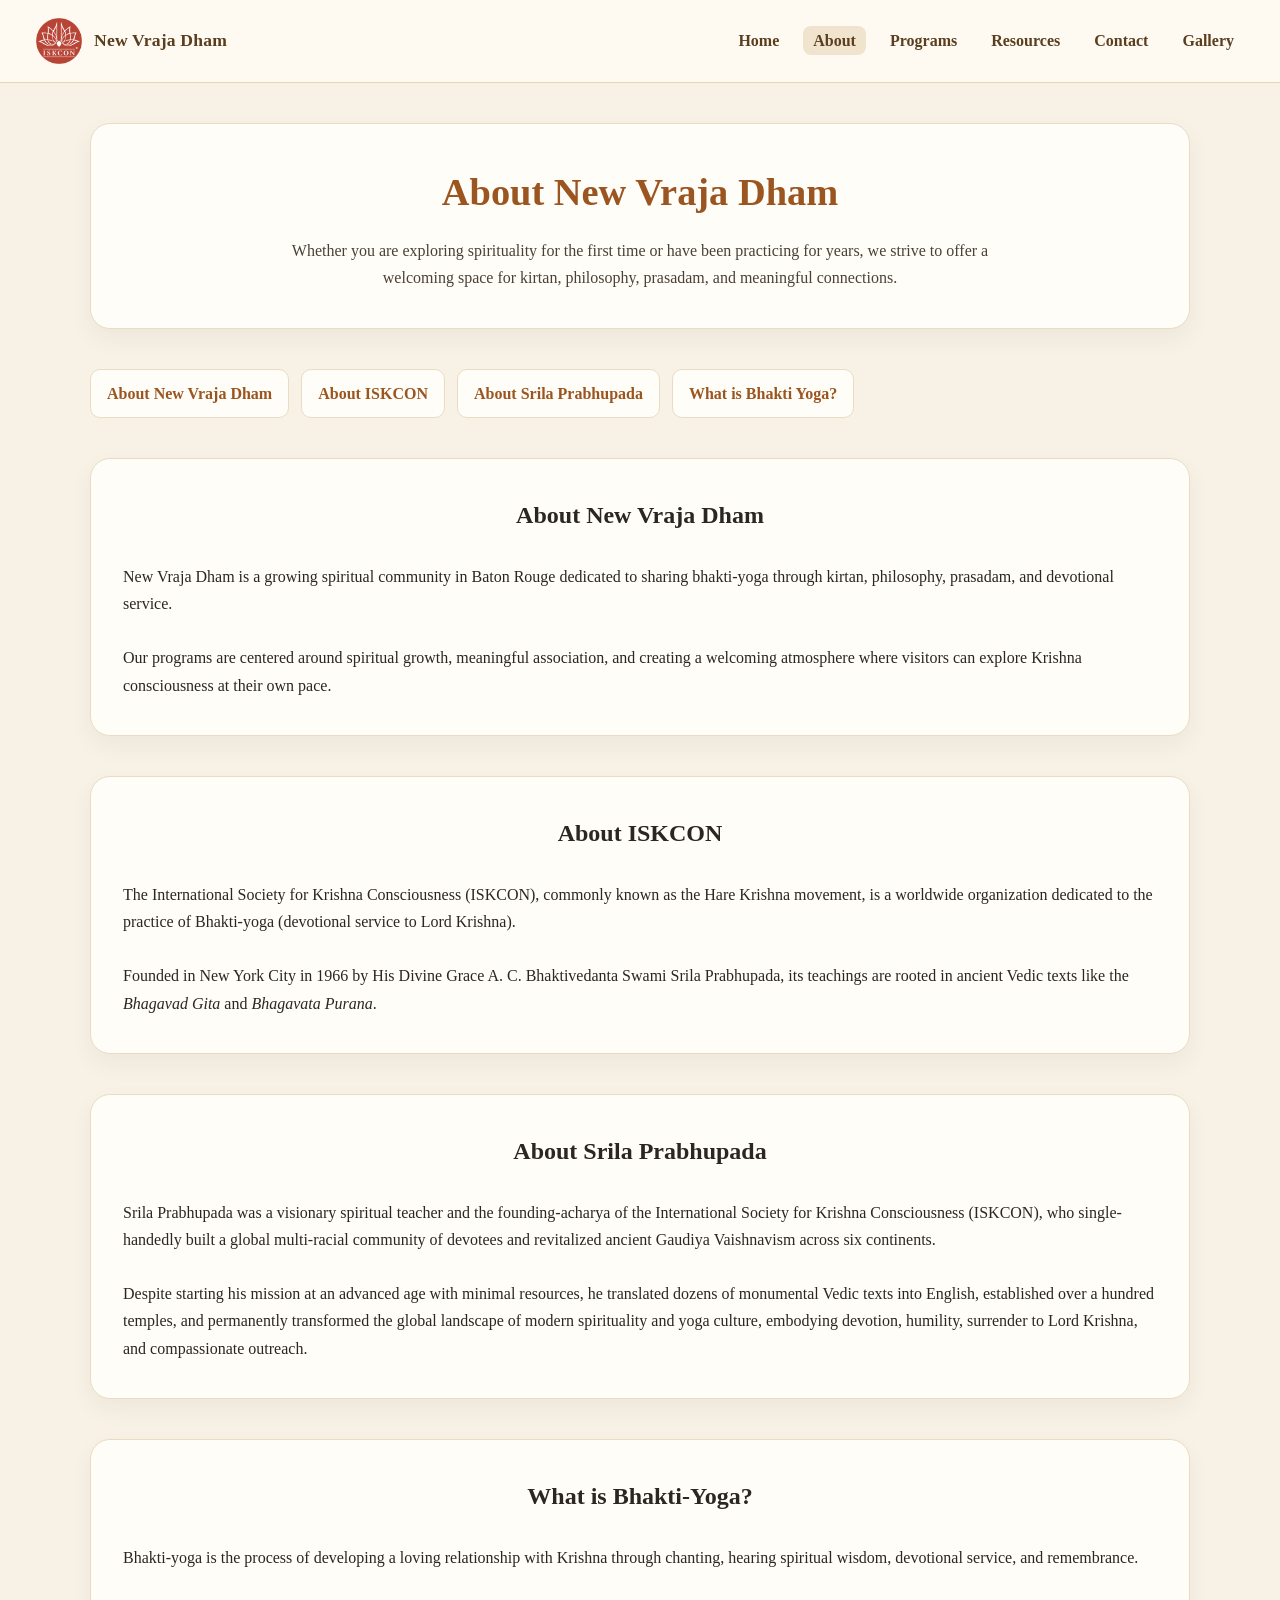
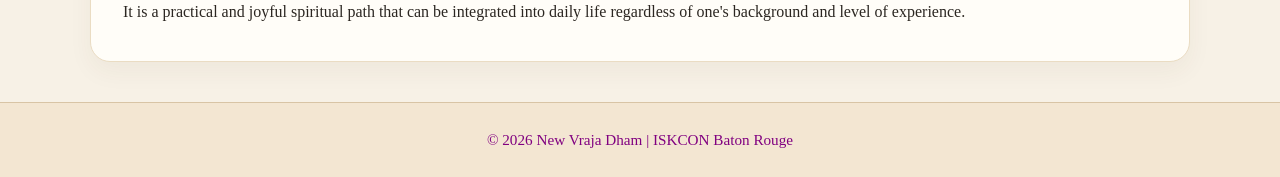
==== about.html @ 27d5e173 "final" ====
<!DOCTYPE html>
<html lang="en">

<head>

  <meta charset="utf-8">
  <meta name="viewport" content="width=device-width, initial-scale=1.0">
  <title>About | New Vraja Dham</title>
  <meta name="description" content="Learn about New Vraja Dham, an ISKCON temple in Baton Rouge, Louisiana, dedicated to bhakti-yoga, spiritual education, kirtan, prasadam, and devotional service.">
  <meta property="og:title" content="About New Vraja Dham | ISKCON Baton Rouge">
  <meta property="og:description" content="Discover the mission of New Vraja Dham, learn about ISKCON, Srila Prabhupada, and the practice of bhakti-yoga.">
  <meta property="og:type" content="article">
  <meta name="author" content="New Vraja Dham">

  <link href="https://fonts.googleapis.com/css2?family=Mukta:wght@400;600;700&display=swap" rel="stylesheet">
  <link rel="stylesheet" href="styles.css">

</head>

<body>
  <header>
    <nav class="navbar">
      <div class="logo">
        <img src="images/logo.png" alt="ISKCON logo">
        <span>New Vraja Dham</span>
      </div>
      <ul class="nav-links">
        <li><a href="index.html">Home</a></li>
        <li><a href="about.html" class="active">About</a></li>
        <li><a href="programs.html">Programs</a></li>
        <li><a href="resources.html">Resources</a></li>
        <li><a href="contact.html">Contact</a></li>
        <li><a href="gallery.html">Gallery</a></li>
      </ul>
    </nav>
  </header>

  <main>
    <section class="page-intro">
      <h1>About New Vraja Dham</h1>
      <p>
        Whether you are exploring spirituality for the first time
        or have been practicing for years, we strive to offer a
        welcoming space for kirtan, philosophy, prasadam, and
        meaningful connections.
      </p>
    </section>
    <nav class="about-nav">
      <ul>
        <li>
          <a href="#new-vraja-dham">About New Vraja Dham</a>
        </li>
        <li>
          <a href="#iskcon">About ISKCON</a>
        </li>
        <li>
          <a href="#prabhupada">About Srila Prabhupada</a>
        </li>
        <li>
          <a href="#bhakti-yoga">What is Bhakti Yoga?</a>
        </li>
      </ul>
    </nav>
    <section id="new-vraja-dham" class="about-section">
      <h2 align="center">About New Vraja Dham</h2><br>
      <p>
        New Vraja Dham is a growing spiritual community in Baton Rouge dedicated
        to sharing bhakti-yoga through kirtan, philosophy, prasadam, and devotional service.
      </p><br>
      <p>
        Our programs are centered around spiritual growth, meaningful association,
        and creating a welcoming atmosphere where visitors can explore Krishna consciousness
        at their own pace.
      </p>
    </section>
    <section id="iskcon" class="about-section">
      <h2 align="center">About ISKCON</h2><br>
      <p>
        The International Society for Krishna Consciousness (ISKCON), 
        commonly known as the Hare Krishna movement, is a worldwide 
        organization dedicated to the practice of Bhakti-yoga (devotional service to Lord Krishna). 
      </p><br>
      <p>
        Founded in New York City in 1966 by His Divine Grace A. C. Bhaktivedanta Swami
        Srila Prabhupada, its teachings are rooted in ancient Vedic texts like the 
        <i>Bhagavad Gita</i> and <i>Bhagavata Purana</i>.
      </p>
    </section>
    <section id="prabhupada" class="about-section">
      <h2 align="center">About Srila Prabhupada</h2><br>
      <p>
        Srila Prabhupada was a visionary spiritual teacher and the founding-acharya of the 
        International Society for Krishna Consciousness (ISKCON), who single-handedly built 
        a global multi-racial community of devotees and revitalized ancient Gaudiya Vaishnavism 
        across six continents.
      </p><br>
      <p>
        Despite starting his mission at an advanced age with minimal resources, he translated 
        dozens of monumental Vedic texts into English, established over a hundred temples, and 
        permanently transformed the global landscape of modern spirituality and yoga culture,
        embodying devotion, humility, surrender to Lord Krishna, and compassionate outreach.
      </p>
    </section>
    <section id="bhakti-yoga" class="about-section">
      <h2 align="center">What is Bhakti-Yoga?</h2><br>
        <p>
          Bhakti-yoga is the process of developing a loving relationship with Krishna
          through chanting, hearing spiritual wisdom, devotional service, and remembrance.
        </p><br>
        <p>
          It is a practical and joyful spiritual path that can be integrated into
          daily life regardless of one's background and level of experience.
        </p>
    </section>
  </main>

  <footer>
    <p>
      © 2026 New Vraja Dham | ISKCON Baton Rouge
    </p>
  </footer>

</body>
</html>
---- styles.css ----
* {
    margin: 0;
    padding: 0;
    box-sizing: border-box;
}

body {
    font-family: 'Verdana', 'sans-serif';
    background-color: #f7f1e6;
    color: #2b2621;
    line-height: 1.7;
    min-height: 100vh;
    display: flex;
    flex-direction: column;
}

.navbar {
    display: flex;
    justify-content: space-between;
    align-items: center;
    background-color: #fffaf1;
    padding: 18px 36px;
    border-bottom: 1px solid #e6d5b8;
}

.logo {
    display: flex;
    align-items: center;
    gap: 12px;
}

.logo img {
    width: 46px;
    height: 46px;
    object-fit: contain;
}

.logo span {
    color: #5a3e1f;
    font-size: 1.1rem;
    font-weight: 700;
    letter-spacing: 0.2px;
}

.navbar ul {
    list-style: none;
    display: flex;
    gap: 14px;
}

.navbar a {
    color: #5a3e1f;
    text-decoration: none;
    font-weight: 600;
    padding: 6px 10px;
    border-radius: 8px;
    transition: background-color 0.2s ease;
}

.navbar a:hover,
.navbar a.active {
    background-color: #f1e4cf;
}

.hero {
  display: flex;
  align-items: center;
  justify-content: space-between;
  gap: 40px;
  max-width: 1100px;
  margin: 56px auto;
  padding: 56px 48px;
  background-color: #fffdf8;
  border: 1px solid #eadcc3;
  border-radius: 24px;
  box-shadow: 0 14px 30px rgba(70, 52, 30, 0.08);
}

.hero-text h1 {
    font-size: 2.9rem;
    color: #9b5520;
    margin-bottom: 14px;
    line-height: 1.12;
}

.hero-text p {
    max-width: 600px;
    font-size: 1.04rem;
    color: #4a4036;
}

.hero-image {
    flex: 1;
    display: flex;
    flex-direction: column;
    align-items: center;
    text-align: center;
}

.hero-image img {
    width: 100%;
    max-width: 350px;
    border-radius: 18px;
    box-shadow: 0 12px 28px rgba(70, 52, 30, 0.14);
}

.image-caption {
    margin-top: 12px;
    max-width: 280px;
    color: #6a5744;
    font-size: 0.92rem;
    line-height: 1.45;
    font-style: italic;
}

.hero-buttons {
    display: flex;
    gap: 14px;
    margin-top: 24px;
}

.hero-buttons a {
    text-decoration: none;
    padding: 12px 20px;
    border-radius: 10px;
    font-weight: 600;
    transition: all 0.2s ease;
}

.hero-buttons a:first-child {
    background-color: #9b5520;
    color: white;
}

.hero-buttons a:last-child {
    border: 1px solid #9b5520;
    color: #9b5520;
}

.hero-buttons a:first-child:hover,
.hero-buttons a:first-child:focus {
  background-color: #7f4518;
}

.hero-buttons a:last-child:hover,
.hero-buttons a:last-child:focus {
  background-color: #f7e8d6;
}

.hero-buttons a:focus {
  outline: 3px solid #d6a35d;
  outline-offset: 3px;
}

.hero-buttons a:active {
  transform: translateY(1px);
}

.schedule-preview a,
.visit-section a {
  display: inline-block;
  margin-top: 16px;
  padding: 12px 20px;
  background-color: #9b5520;
  color: white;
  text-decoration: none;
  font-weight: 600;
  border-radius: 10px;
  transition: all 0.2s ease;
}

.schedule-preview a:hover,
.visit-section a:hover,
.schedule-preview a:focus,
.visit-section a:focus {
  background-color: #7f4518;
}

.schedule-preview a:focus,
.visit-section a:focus {
  outline: 3px solid #d6a35d;
  outline-offset: 3px;
}

.about-nav {
  margin: 24px auto;
  max-width: 1100px;
}

.about-nav ul {
  list-style: none;
  display: flex;
  flex-wrap: wrap;
  gap: 12px;
}

.about-nav a {
  display: inline-block;
  padding: 10px 16px;
  text-decoration: none;
  color: #9b5520;
  background-color: #fffdf8;
  border: 1px solid #eadcc3;
  border-radius: 10px;
  font-weight: 600;
  transition: all 0.2s ease;
}

.about-nav a:hover,
.about-nav a:focus {
  background-color: #f3e6d2;
}

.about-nav a:focus {
  outline: 3px solid #d6a35d;
  outline-offset: 3px;
}

main {
    flex: 1;
    width: min(100% - 32px, 1100px);
    margin: 0 auto;
}

.page-intro,
.about-section,
.daily-programs,
.schedule-section,
.visitor-info,
.resources-section,
.contact-info,
.contact-form-section,
.gallery-section,
.welcome-section,
.schedule-preview,
.visit-section {
    margin: 40px 0;
    padding: 36px 32px;
    background-color: #fffdf8;
    border: 1px solid #eadcc3;
    border-radius: 20px;
    box-shadow: 0 10px 24px rgba(70, 52, 30, 0.05);
}

.daily-programs h2,
.schedule-section h2 {
    margin-bottom: 24px;
}

.page-intro {
    text-align: center;
}

.page-intro h1 {
    color: #9b5520;
    font-size: 2.4rem;
    margin-bottom: 12px;
}

.page-intro p {
    max-width: 720px;
    margin: 0 auto;
    color: #4a4036;
}

table {
    width: 100%;
    border-collapse: collapse;
    margin-top: 24px;
}

caption {
    font-size: 1.25rem;
    font-weight: 700;
    color: #9b5520;
    margin-bottom: 18px;
}

th,
td {
    padding: 18px 14px;
    text-align: left;
    border: 1px solid #eadcc3;
}

th {
    background-color: #f3e6d2;
    color: #5a3e1f;
}

tbody:nth-child(even) {
    background-color: #fffaf2;
}

.contact-form form {
    display: flex;
    flex-direction: column;
    gap: 14px;
    margin-top: 20px;
}

.contact-form label {
    font-weight: 600;
    color: #5a3e1f;
}

.contact-form input,
.contact-form textarea {
    width: 100%;
    padding: 12px 14px;
    border: 1px solid #d8c4a5;
    border-radius: 10px;
    font: inherit;
    color: #2b2621;
    background-color: #fffaf1;
}

.contact-form input:focus,
.contact-form textarea:focus {
  outline: 3px solid #d6a35d;
  border-color: #9b5520;
}

.contact-form textarea {
    resize: vertical;
}

.contact-form {
    align-self: flex-start;
    padding: 12px 22px;
    border: none;
    border-radius: 10px;
    background-color: #9b5520;
    color: white;
    font: inherit;
    font-weight: 600;
    cursor: pointer;
}

.contact-form button:hover,
.contact-form button:focus {
    background-color: #7f4518;
}

.contact-info a {
  color: #1c6ed8;
  text-decoration: none;
  font-weight: 600;
}

.contact-info a:hover {
  text-decoration: underline;
}

.contact-info a:focus {
  outline: 3px solid #d6a35d;
  outline-offset: 2px;
}

.video-wrapper {
    display: flex;
    justify-content: center;
    margin-top: 20px;
}

.video-wrapper iframe {
    width: 560px;
    height: 315px;
    max-width: 100%;
    border: none;
    border-radius: 12px;
}

footer {
  margin-top: auto;
  padding: 24px;
  text-align: center;
  background-color: #f3e6d2;
  border-top: 1px solid #d8c4a5;
  color: purple;
  font-size: 0.95rem;
}
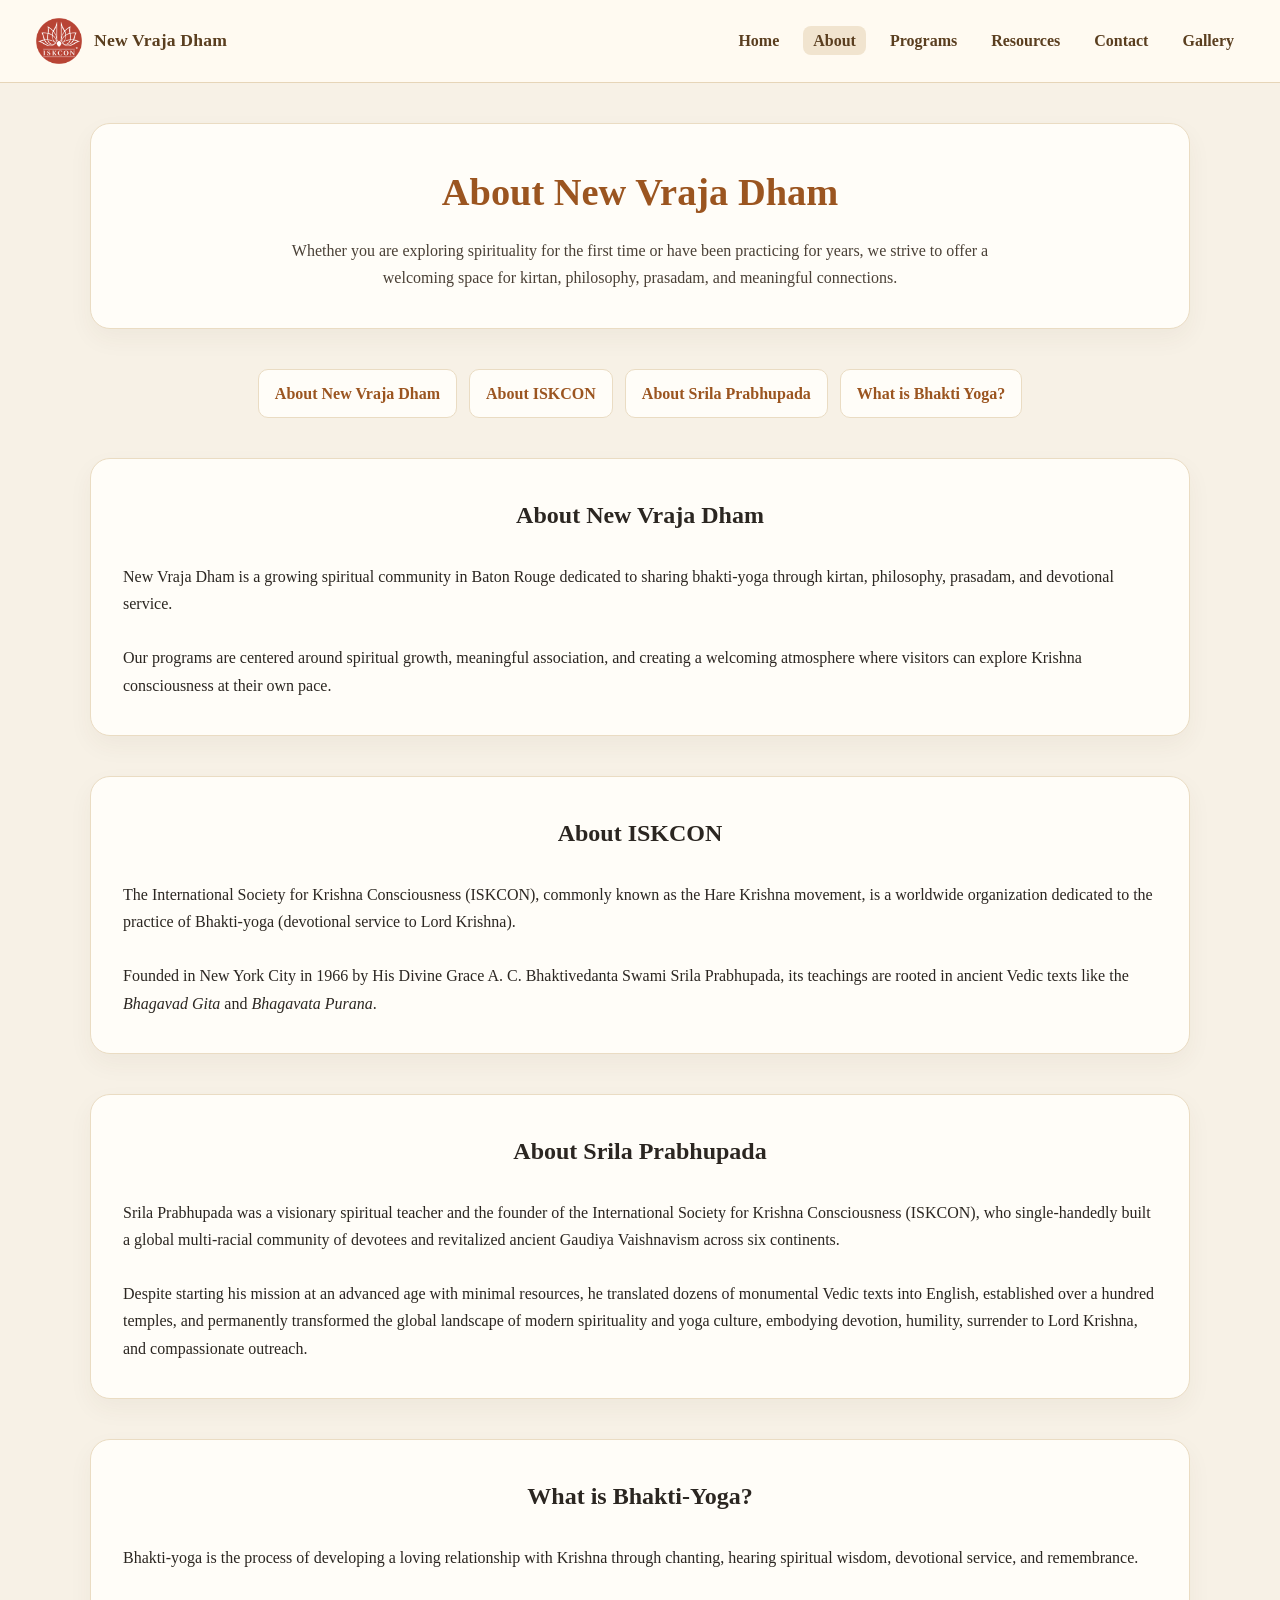
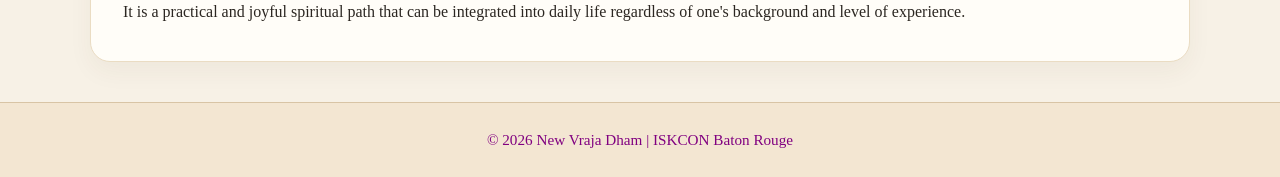
==== commit c7a3d976: "final" ====
--- a/about.html
+++ b/about.html
@@ -2,7 +2,6 @@
 <html lang="en">
 
 <head>
-
   <meta charset="utf-8">
   <meta name="viewport" content="width=device-width, initial-scale=1.0">
   <title>About | New Vraja Dham</title>
@@ -11,10 +10,8 @@
   <meta property="og:description" content="Discover the mission of New Vraja Dham, learn about ISKCON, Srila Prabhupada, and the practice of bhakti-yoga.">
   <meta property="og:type" content="article">
   <meta name="author" content="New Vraja Dham">
-
   <link href="https://fonts.googleapis.com/css2?family=Mukta:wght@400;600;700&display=swap" rel="stylesheet">
   <link rel="stylesheet" href="styles.css">
-
 </head>
 
 <body>
@@ -89,7 +86,7 @@
     <section id="prabhupada" class="about-section">
       <h2 align="center">About Srila Prabhupada</h2><br>
       <p>
-        Srila Prabhupada was a visionary spiritual teacher and the founding-acharya of the 
+        Srila Prabhupada was a visionary spiritual teacher and the founder of the 
         International Society for Krishna Consciousness (ISKCON), who single-handedly built 
         a global multi-racial community of devotees and revitalized ancient Gaudiya Vaishnavism 
         across six continents.
--- a/styles.css
+++ b/styles.css
@@ -183,7 +183,8 @@
 }
 
 .about-nav {
-  margin: 24px auto;
+  display: flex;
+  justify-content: center;
   max-width: 1100px;
 }
 
@@ -229,7 +230,7 @@
 .visitor-info,
 .resources-section,
 .contact-info,
-.contact-form-section,
+.contact-form,
 .gallery-section,
 .welcome-section,
 .schedule-preview,
@@ -288,7 +289,7 @@
     color: #5a3e1f;
 }
 
-tbody:nth-child(even) {
+tbody tr:nth-child(even) {
     background-color: #fffaf2;
 }
 
@@ -325,7 +326,7 @@
     resize: vertical;
 }
 
-.contact-form {
+.contact-form button {
     align-self: flex-start;
     padding: 12px 22px;
     border: none;
@@ -335,6 +336,49 @@
     font: inherit;
     font-weight: 600;
     cursor: pointer;
+    transition: background-color 0.2s ease;
+}
+
+.contact-info {
+    text-align: center;
+}
+
+.contact-methods {
+    display: flex;
+    justify-content: center;
+    flex-wrap: wrap;
+    gap: 24px;
+    margin-top: 32px;
+}
+
+.contact-item {
+    background-color: #fffaf1;
+    border: 1px solid #eadcc3;
+    border-radius: 14px;
+    padding: 22px;
+    min-width: 250px;
+    display: flex;
+    flex-direction: column;
+    gap: 8px;
+    box-shadow: 0 6px 14px rgba(70, 52, 30, 0.05);
+}
+
+.contact-label {
+    font-weight: 700;
+    color: #9b5520;
+    text-transform: uppercase;
+    letter-spacing: 0.4px;
+    font-size: 0.9rem;
+}
+
+.contact-item a {
+    color: #1c6ed8;
+    text-decoration: none;
+    font-weight: 600;
+}
+
+.contact-item a:hover {
+    text-decoration: underline;
 }
 
 .contact-form button:hover,
@@ -369,6 +413,49 @@
     max-width: 100%;
     border: none;
     border-radius: 12px;
+}
+
+.book-list {
+    display: grid;
+    grid-template-columns: repeat(4, 1fr);
+    gap: 28px;
+    margin-top: 32px;
+}
+
+.book-card {
+    display: flex;
+    flex-direction: column;
+    align-items: center;
+    text-align: center;
+}
+
+.book-card img {
+    width: 100%;
+    max-width: 180px;
+    height: 260px;
+    object-fit: cover;
+    border-radius: 10px;
+    box-shadow: 0 8px 18px rgba(70, 52, 30, 0.12);
+    transition: transform 0.2s ease;
+}
+
+.book-card img:hover {
+    transform: translateY(-4px);
+}
+
+.book-card h3 {
+    margin-top: 12px;
+    font-size: 1rem;
+    line-height: 1.4;
+}
+
+.book-card a {
+    text-decoration: none;
+    color: #9b5520;
+}
+
+.book-card a:hover {
+    color: #7f4518;
 }
 
 footer {
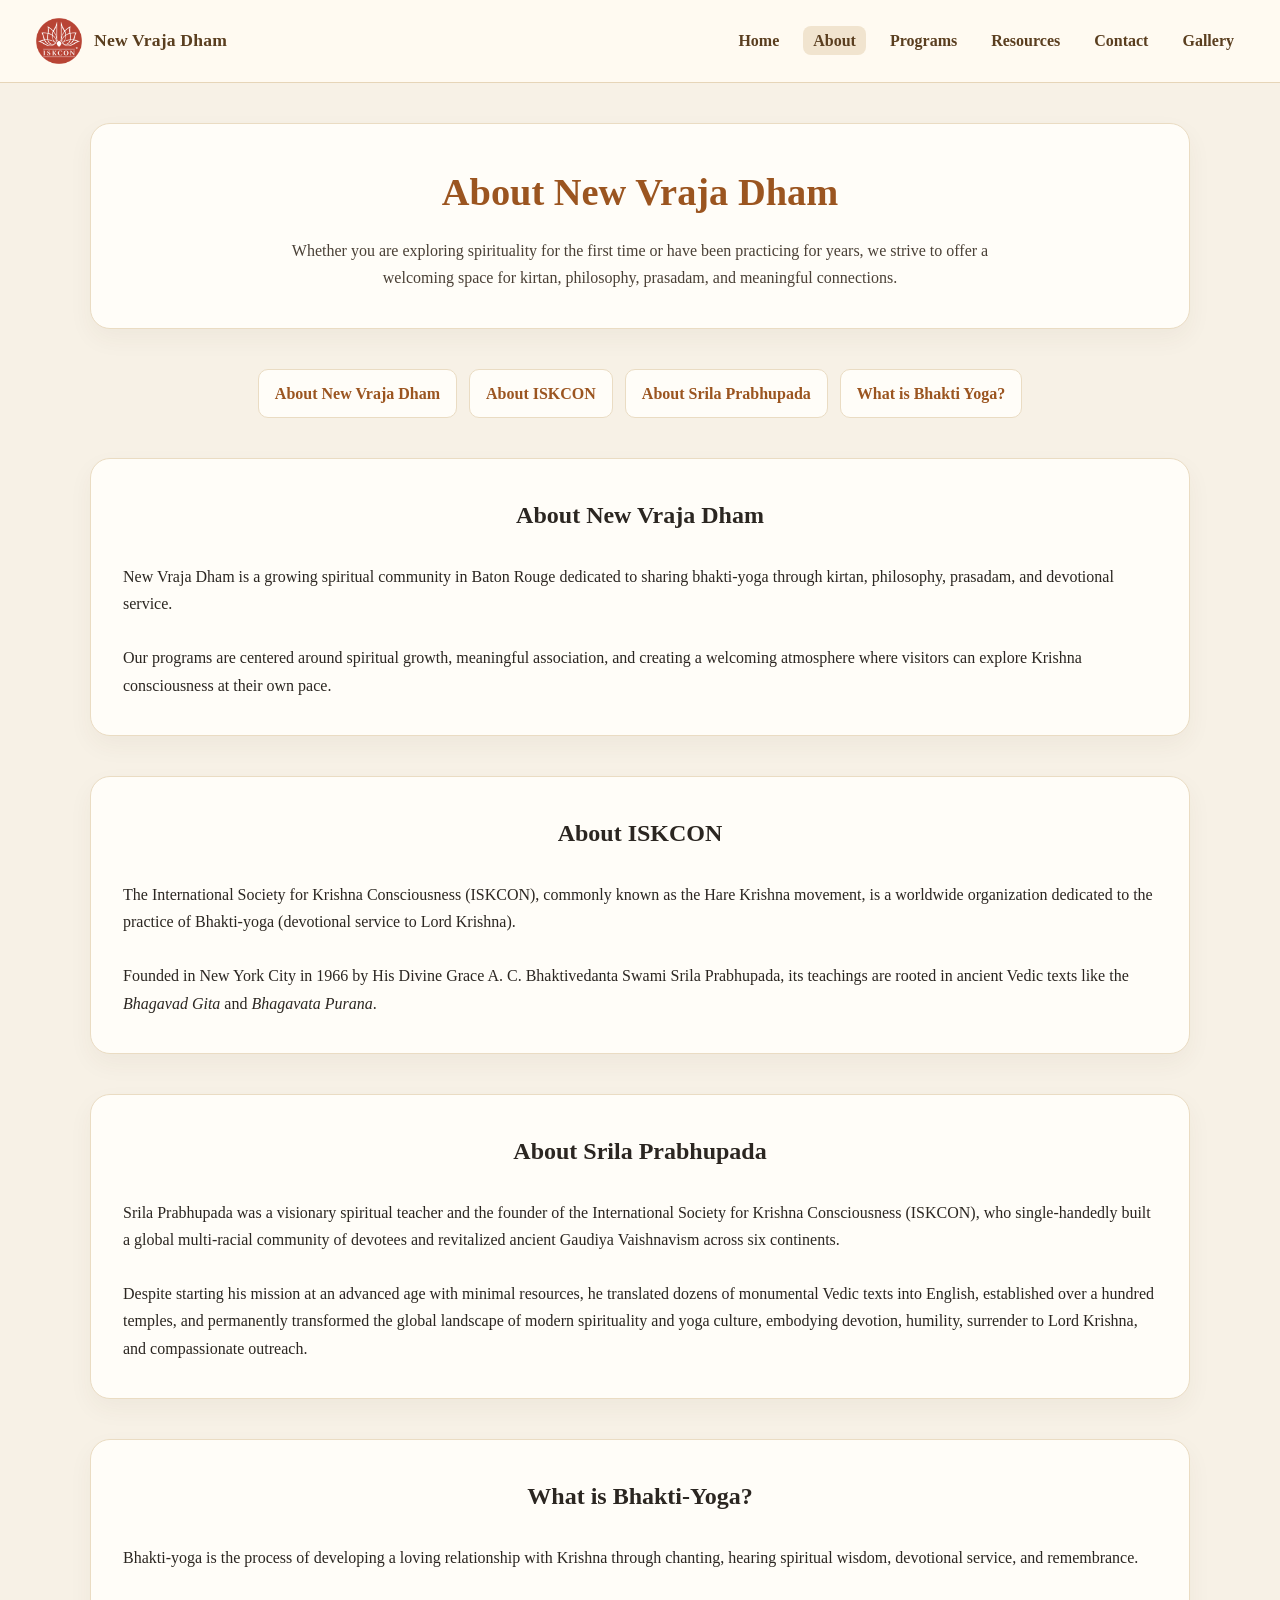
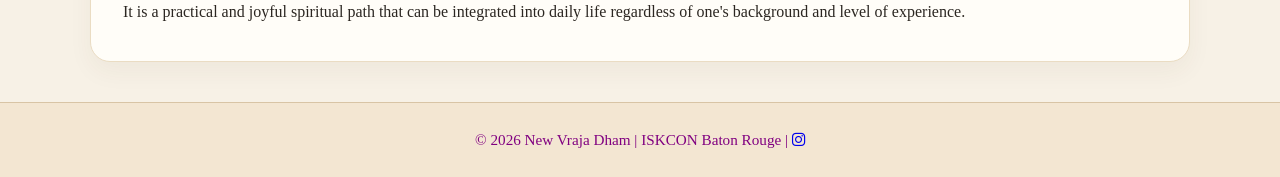
==== commit 34014e02: "feat: add instagram to footer" ====
--- a/about.html
+++ b/about.html
@@ -12,6 +12,7 @@
   <meta name="author" content="New Vraja Dham">
   <link href="https://fonts.googleapis.com/css2?family=Mukta:wght@400;600;700&display=swap" rel="stylesheet">
   <link rel="stylesheet" href="styles.css">
+  <link rel="stylesheet" href="https://cdnjs.cloudflare.com/ajax/libs/font-awesome/6.7.2/css/all.min.css"/>
 </head>
 
 <body>
@@ -113,7 +114,10 @@
 
   <footer>
     <p>
-      © 2026 New Vraja Dham | ISKCON Baton Rouge
+      © 2026 New Vraja Dham | ISKCON Baton Rouge |
+    <a href="https://www.instagram.com/iskconbatonrouge/" target="_blank" rel="noopener noreferrer" class="social-link">
+      <i class="fa-brands fa-instagram"></i>
+    </a>
     </p>
   </footer>
 
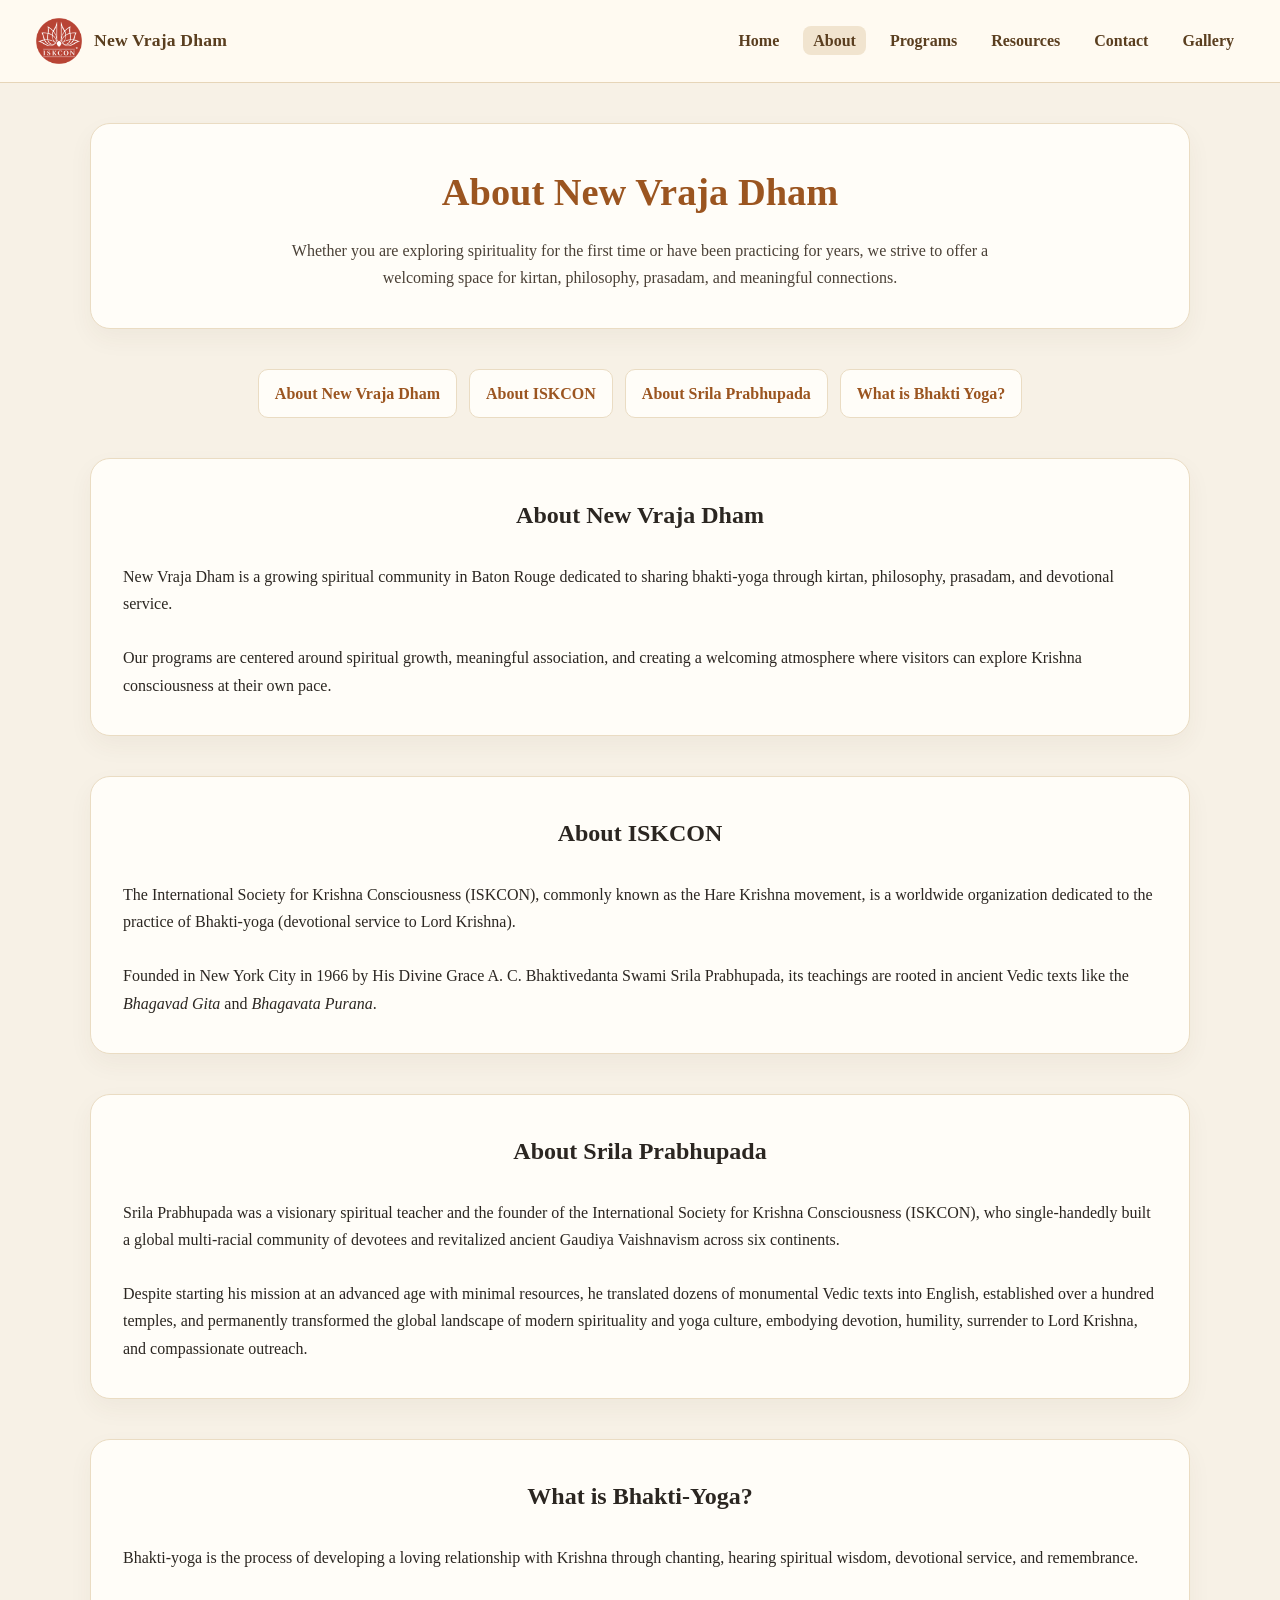
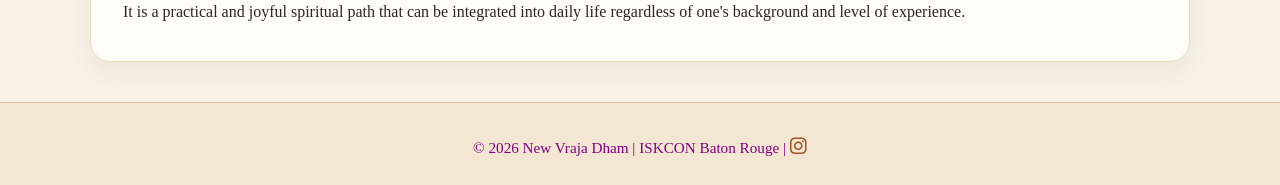
==== commit 5029d3ca: "final" ====
--- a/about.html
+++ b/about.html
@@ -4,12 +4,12 @@
 <head>
   <meta charset="utf-8">
   <meta name="viewport" content="width=device-width, initial-scale=1.0">
-  <title>About | New Vraja Dham</title>
   <meta name="description" content="Learn about New Vraja Dham, an ISKCON temple in Baton Rouge, Louisiana, dedicated to bhakti-yoga, spiritual education, kirtan, prasadam, and devotional service.">
   <meta property="og:title" content="About New Vraja Dham | ISKCON Baton Rouge">
   <meta property="og:description" content="Discover the mission of New Vraja Dham, learn about ISKCON, Srila Prabhupada, and the practice of bhakti-yoga.">
   <meta property="og:type" content="article">
   <meta name="author" content="New Vraja Dham">
+  <title>About | New Vraja Dham</title>
   <link href="https://fonts.googleapis.com/css2?family=Mukta:wght@400;600;700&display=swap" rel="stylesheet">
   <link rel="stylesheet" href="styles.css">
   <link rel="stylesheet" href="https://cdnjs.cloudflare.com/ajax/libs/font-awesome/6.7.2/css/all.min.css"/>
--- a/styles.css
+++ b/styles.css
@@ -466,4 +466,22 @@
   border-top: 1px solid #d8c4a5;
   color: purple;
   font-size: 0.95rem;
+}
+
+.social-link {
+    display: inline-flex;
+    align-items: center;
+    gap: 8px;
+    margin-top: 10px;
+    color: #9b5520;
+    text-decoration: none;
+    font-weight: 600;
+}
+
+.social-link:hover {
+    color: #7f4518;
+}
+
+.social-link i {
+    font-size: 1.2rem;
 }
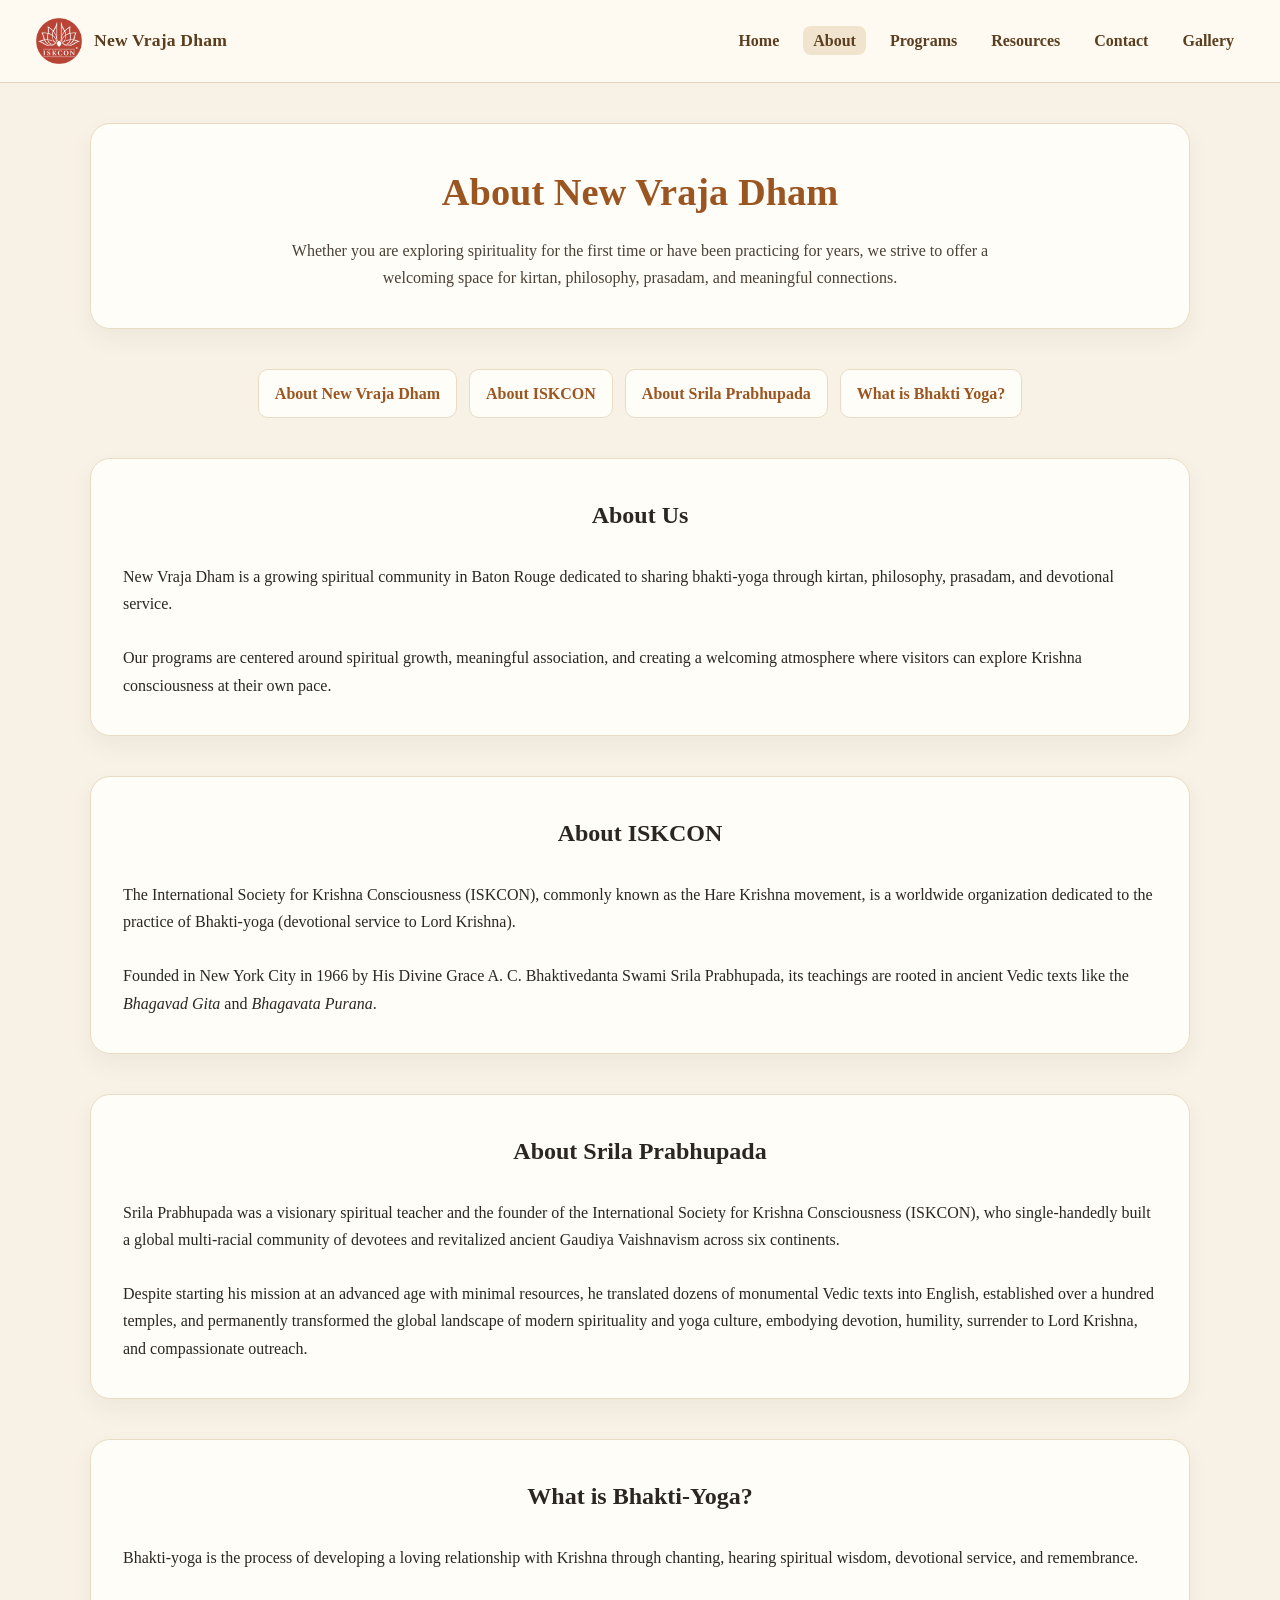
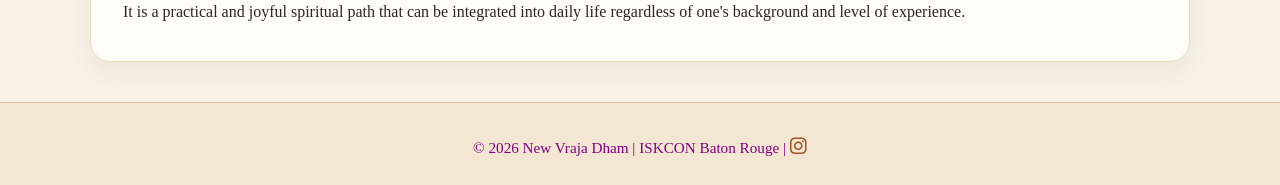
==== commit ed5aa44d: "final" ====
--- a/about.html
+++ b/about.html
@@ -60,7 +60,7 @@
       </ul>
     </nav>
     <section id="new-vraja-dham" class="about-section">
-      <h2 align="center">About New Vraja Dham</h2><br>
+      <h2 align="center">About Us</h2><br>
       <p>
         New Vraja Dham is a growing spiritual community in Baton Rouge dedicated
         to sharing bhakti-yoga through kirtan, philosophy, prasadam, and devotional service.
--- a/styles.css
+++ b/styles.css
@@ -458,6 +458,136 @@
     color: #7f4518;
 }
 
+.social-link {
+    display: inline-flex;
+    align-items: center;
+    gap: 8px;
+    margin-top: 10px;
+    color: #9b5520;
+    text-decoration: none;
+    font-weight: 600;
+}
+
+.social-link:hover {
+    color: #7f4518;
+}
+
+.social-link i {
+    font-size: 1.2rem;
+}
+
+@media (max-width: 768px) {
+  .navbar {
+    flex-direction: column;
+    gap: 16px;
+    padding: 18px 20px;
+    text-align: center;
+  }
+
+  .navbar ul {
+    flex-wrap: wrap;
+    justify-content: center;
+    gap: 10px;
+  }
+
+  main {
+    width: min(100% - 20px, 1100px);
+  }
+
+  .hero {
+    flex-direction: column;
+    text-align: center;
+    margin: 28px 0;
+    padding: 36px 24px;
+  }
+
+  .hero-text h1,
+  .page-intro h1 {
+    font-size: 2rem;
+  }
+
+  .hero-buttons {
+    justify-content: center;
+    flex-wrap: wrap;
+  }
+
+  .page-intro,
+  .about-section,
+  .daily-programs,
+  .schedule-section,
+  .visitor-info,
+  .resources-section,
+  .contact-info,
+  .contact-form,
+  .gallery-section,
+  .welcome-section,
+  .schedule-preview,
+  .visit-section {
+    margin: 28px 0;
+    padding: 28px 20px;
+  }
+
+  .about-nav ul {
+    justify-content: center;
+  }
+
+  .contact-methods {
+    flex-direction: column;
+  }
+
+  .contact-item {
+    min-width: 100%;
+  }
+
+  .book-list {
+    grid-template-columns: repeat(2, 1fr);
+    gap: 22px;
+  }
+
+  .video-wrapper iframe {
+    width: 100%;
+    height: 240px;
+  }
+
+  table {
+    display: block;
+    overflow-x: auto;
+    white-space: nowrap;
+  }
+
+  footer {
+    padding: 22px 16px;
+  }
+}
+
+@media (max-width: 480px) {
+  .navbar ul {
+    flex-direction: column;
+  }
+
+  .logo span {
+    font-size: 1rem;
+  }
+
+  .hero-text h1,
+  .page-intro h1 {
+    font-size: 1.75rem;
+  }
+
+  .book-list {
+    grid-template-columns: 1fr;
+  }
+
+  .book-card img {
+    max-width: 170px;
+    height: 245px;
+  }
+
+  .video-wrapper iframe {
+    height: 210px;
+  }
+}
+
 footer {
   margin-top: auto;
   padding: 24px;
@@ -466,22 +596,4 @@
   border-top: 1px solid #d8c4a5;
   color: purple;
   font-size: 0.95rem;
-}
-
-.social-link {
-    display: inline-flex;
-    align-items: center;
-    gap: 8px;
-    margin-top: 10px;
-    color: #9b5520;
-    text-decoration: none;
-    font-weight: 600;
-}
-
-.social-link:hover {
-    color: #7f4518;
-}
-
-.social-link i {
-    font-size: 1.2rem;
 }
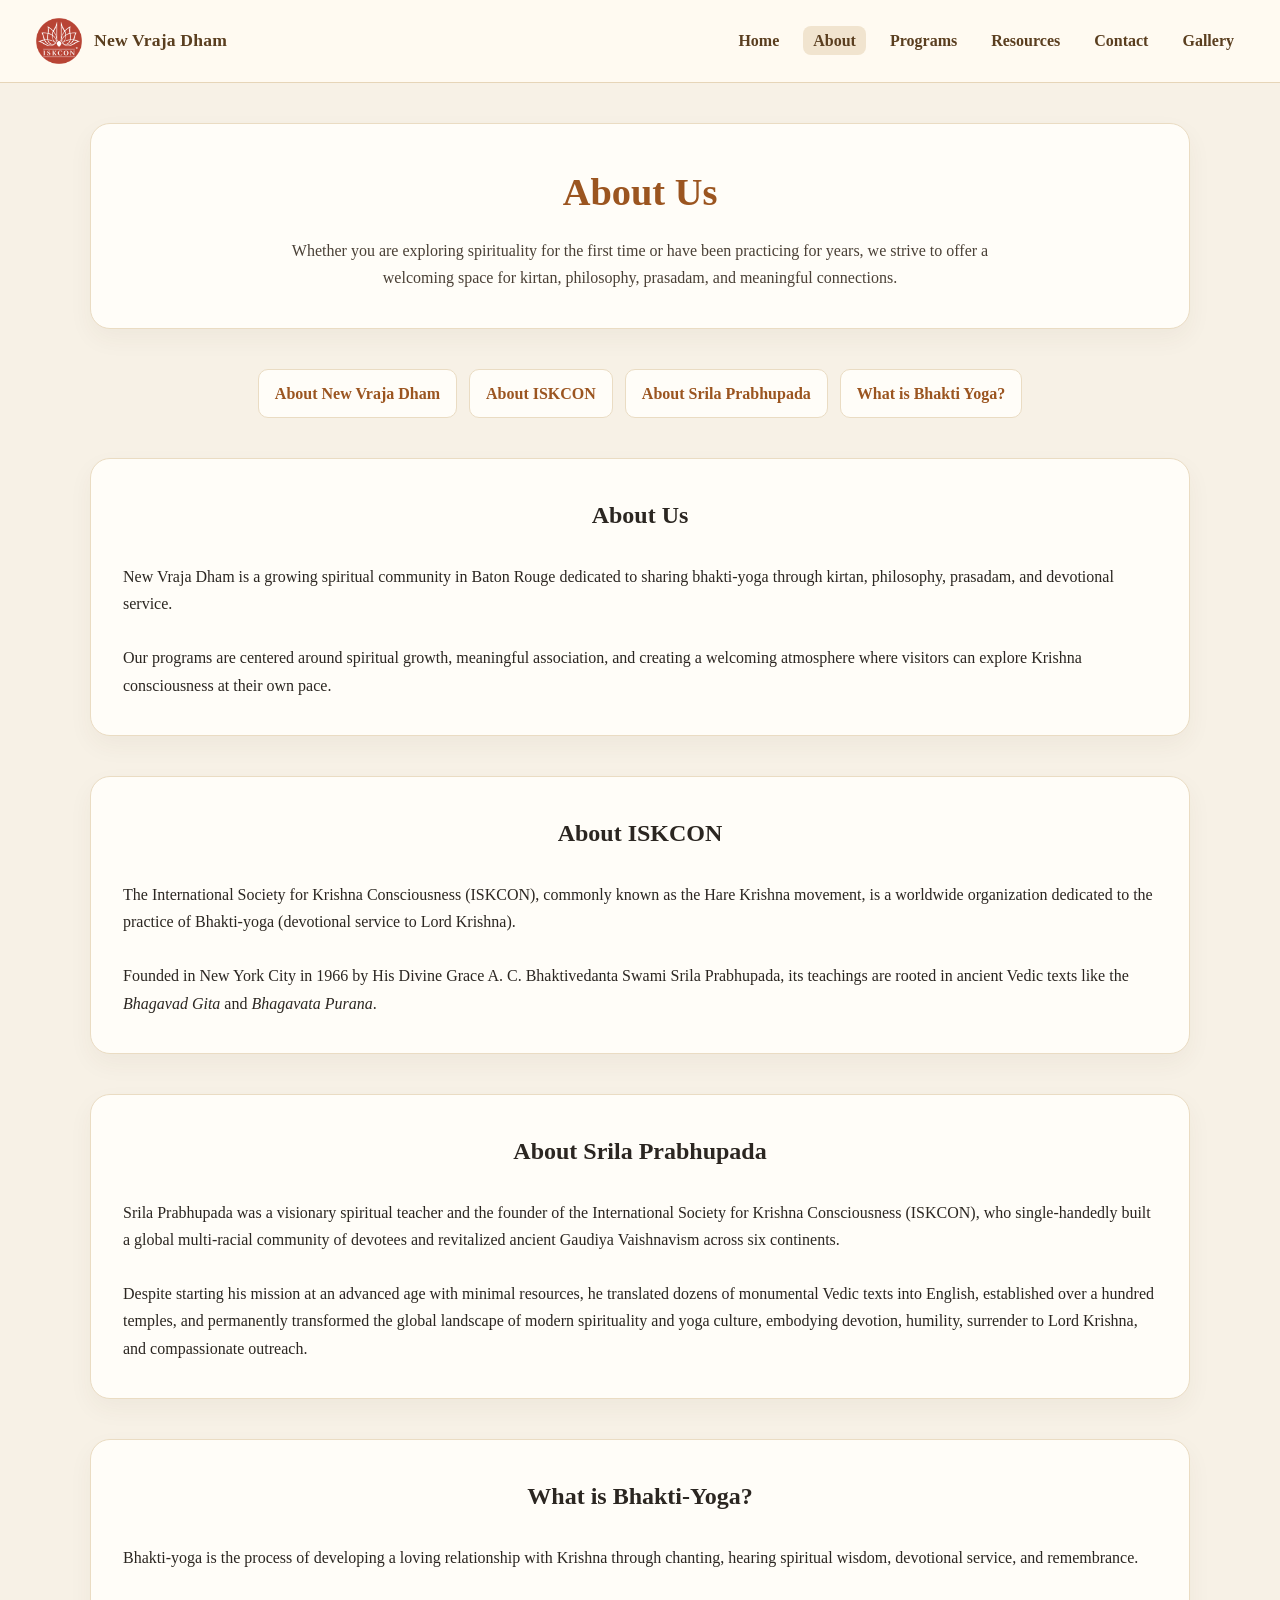
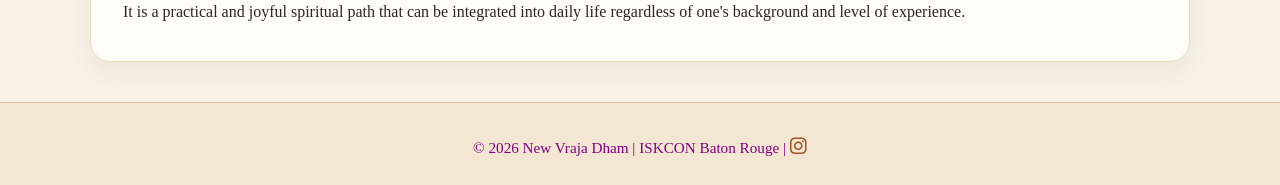
==== commit 811cc762: "final" ====
--- a/about.html
+++ b/about.html
@@ -35,7 +35,7 @@
 
   <main>
     <section class="page-intro">
-      <h1>About New Vraja Dham</h1>
+      <h1>About Us</h1>
       <p>
         Whether you are exploring spirituality for the first time
         or have been practicing for years, we strive to offer a
